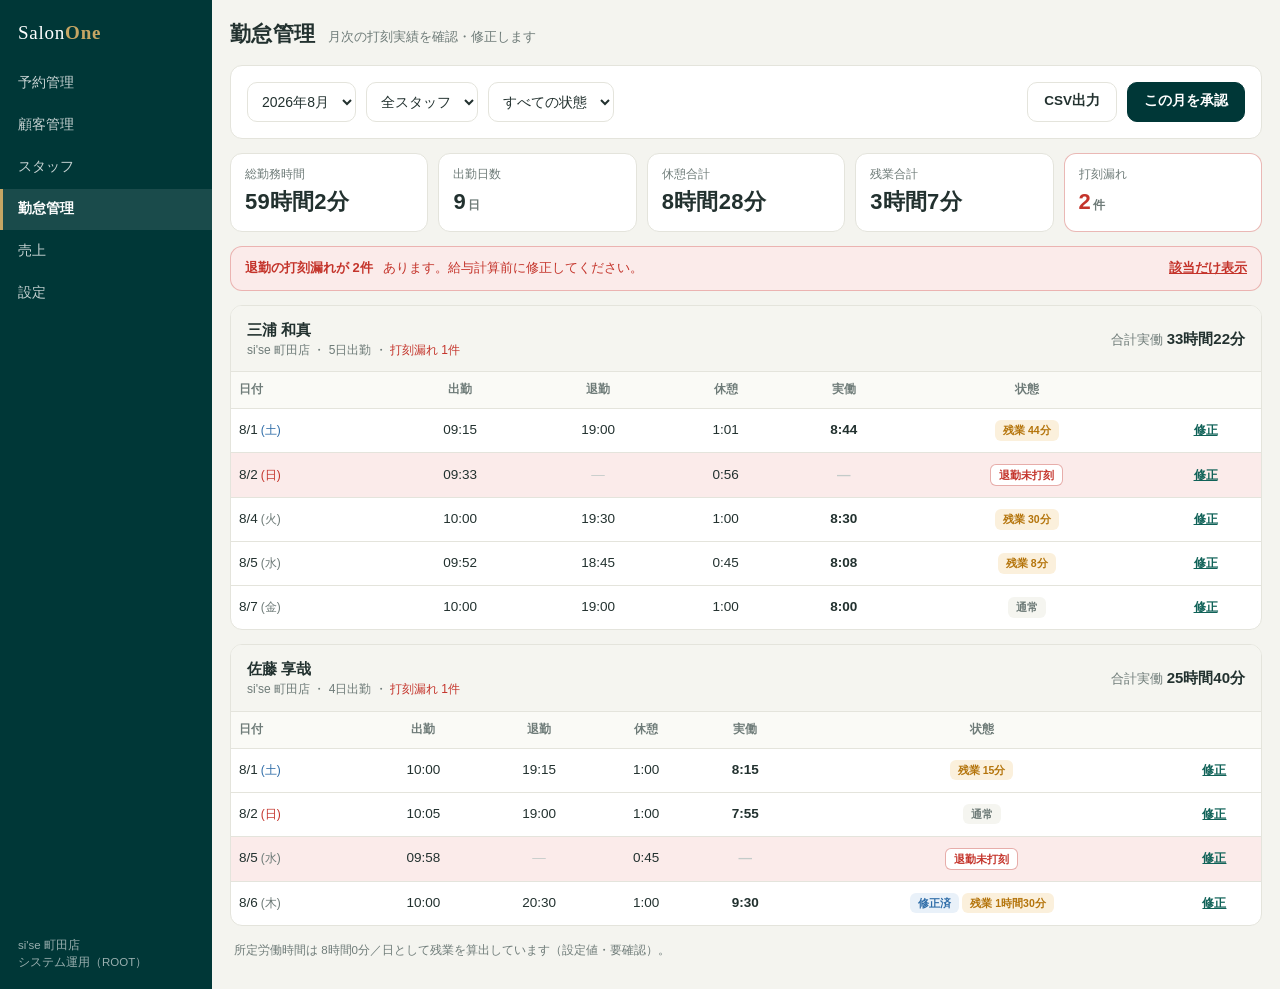
==== screens/kintai_admin.html @ 1007639a "Restructure mocks into 5 deliverable screens with shared assets Reorganizes the two single-file mock" ====
<!DOCTYPE html>
<html lang="ja">
<head>
<meta charset="UTF-8">
<meta name="viewport" content="width=device-width, initial-scale=1">
<title>SalonOne｜勤怠管理（管理者）</title>
<!--
================================================================================
[勤怠管理] 管理者が月次の打刻実績を確認・修正・承認する  → 移植先: /time-tracking
================================================================================
■ 現行実装のバグと、この画面での対処（handoffメモ §3-1）
  ① 時間表記が小数のまま（合計 8h43.7166666666667m）
     → 表示は必ず assets/attendance.js の fmtHM()/fmtJa() を通す。
        ダミーデータの brk は float のまま置いてあり、丸められているかの回帰確認になる。
        本命の対処はAPI側で整数分に丸めること。
  ② 退勤未打刻の行が「—」で終わり気づけない
     → 行を赤地＋「退勤未打刻」バッジ、画面上部にアラート集約、そこから絞り込み。
  ③ スタッフ絞り込みがない
     → 月／スタッフ／状態の3フィルタ＋スタッフ単位の小計。
  ④ 打刻を修正できない
     → 行から修正モーダル。理由必須で、履歴に残す前提。
  ⑤ スマホで横スクロールになる
     → 768px未満はテーブルを捨ててカードへ切替（CSSのみ）。

■ 集計ルール
  実働 = 退勤 − 出勤 − 休憩合計
  残業 = max(0, 実働 − 所定労働時間(既定480分))
  打刻漏れの日は実働 null。0分として合計に混ぜない（件数だけ数える）。
  深夜割増・法定休日割増は未計算（メモ §5-8）。

■ API
  GET   /api/attendance?month=YYYY-MM&staff_id=   月次一覧（整数分で返す）
  PATCH /api/attendance/:staffId/:date            打刻修正（reason必須）
  POST  /api/attendance/approve                   月次承認
  GET   /api/attendance/export?month=YYYY-MM      CSV
================================================================================
-->
<link rel="stylesheet" href="../assets/tokens.css">
<link rel="stylesheet" href="../assets/base.css">
<style>
.shell{display:flex; min-height:100vh; align-items:stretch;}

/* ---------- サイドバー（PCのみ） ---------- */
.sidebar{
  width:212px; flex:0 0 auto; background:var(--teal); color:#fff;
  padding:16px 0; display:flex; flex-direction:column;
}
.sidebar .logo{
  font-family:"Playfair Display",Georgia,serif; font-size:19px;
  letter-spacing:.04em; padding:2px 18px 16px;
}
.sidebar .logo b{color:var(--gold);}
.sidebar nav{display:flex; flex-direction:column; gap:1px;}
.sidebar a{
  color:rgba(255,255,255,.78); text-decoration:none; font-size:13.5px;
  padding:10px 18px; display:flex; align-items:center; gap:9px;
}
.sidebar a:hover{background:rgba(255,255,255,.06); color:#fff;}
.sidebar a.on{background:rgba(255,255,255,.10); color:#fff; font-weight:700; box-shadow:3px 0 0 var(--gold) inset;}
.sidebar .foot{margin-top:auto; padding:14px 18px 2px; font-size:11.5px; color:rgba(255,255,255,.6); line-height:1.5;}

/* ---------- 本体 ---------- */
.main{flex:1; min-width:0; display:flex; flex-direction:column;}
.mobbar{display:none; background:var(--teal); color:#fff; padding:12px 16px; align-items:center; gap:10px;}
.mobbar .logo{font-family:"Playfair Display",Georgia,serif; font-size:17px;}
.mobbar .logo b{color:var(--gold);}
.mobbar .who{margin-left:auto; font-size:11.5px; opacity:.85; text-align:right; line-height:1.4;}

.content{padding:18px; max-width:1180px; width:100%;}
.pagehead{display:flex; align-items:flex-end; gap:12px; margin-bottom:14px; flex-wrap:wrap;}
.pagehead h1{margin:0; font-size:21px; letter-spacing:.02em;}
.pagehead .sub{font-size:12.5px; color:var(--mut); padding-bottom:3px;}

.filters{display:flex; flex-wrap:wrap; gap:10px; align-items:center;}
.filters select{height:40px; border:1px solid var(--line); border-radius:10px; background:#fff; padding:0 10px;}
.filters .spacer{margin-left:auto;}

/* ---------- KPI ---------- */
.kpis{display:grid; grid-template-columns:repeat(5,1fr); gap:10px; margin-bottom:14px;}
.kpi{background:var(--paper); border:1px solid var(--line); border-radius:var(--r); padding:12px 14px;}
.kpi .l{font-size:11.5px; color:var(--mut);}
.kpi .v{font-size:22px; font-weight:700; letter-spacing:.01em; margin-top:2px;}
.kpi .v small{font-size:12px; font-weight:600; color:var(--mut); margin-left:2px;}
.kpi.alert{border-color:rgba(196,52,43,.35);}
.kpi.alert .v{color:var(--danger);}

/* ---------- スタッフ別ブロック ---------- */
.staffblock{background:var(--paper); border:1px solid var(--line); border-radius:var(--r); margin-bottom:14px; overflow:hidden;}
.sbhead{
  display:flex; align-items:center; gap:12px; padding:12px 16px;
  background:var(--muted-bg); border-bottom:1px solid var(--line); flex-wrap:wrap;
}
.sbhead .nm{font-weight:700; font-size:15px;}
.sbhead .st{font-size:12px; color:var(--mut);}
.sbhead .tot{margin-left:auto; font-size:12.5px; color:var(--mut); white-space:nowrap;}
.sbhead .tot b{font-size:15px; color:var(--ink);}
.sbhead .ap{font-size:11px; font-weight:700; border-radius:999px; padding:3px 10px; background:var(--ok-soft); color:var(--ok);}

table{width:100%; border-collapse:collapse;}
thead th{
  font-size:11.5px; color:var(--mut); font-weight:600; text-align:center;
  padding:9px 8px; border-bottom:1px solid var(--line); background:#FAFAF6;
}
thead th.l{text-align:left;}
tbody td{padding:11px 8px; border-bottom:1px solid var(--line); text-align:center; font-size:13.5px;}
tbody td.l{text-align:left;}
tbody tr:last-child td{border-bottom:none;}
tbody tr.miss{background:var(--danger-soft);}
.dow{color:var(--mut); font-size:12px; margin-left:3px;}
.dow.sat{color:#2F6DA8;} .dow.sun{color:#C4342B;}
.fixbtn{font-size:12px; color:var(--teal-3); text-decoration:underline; font-weight:600;}

/* ---------- スマホ：カード表示 ---------- */
.mobcards{display:none;}
@media (max-width:1024px){
  .sidebar{display:none;}
  .mobbar{display:flex;}
}
@media (max-width:768px){
  .content{padding:12px;}
  .pagehead h1{font-size:19px;}
  .kpis{grid-template-columns:repeat(2,1fr);}
  .kpi:first-child{grid-column:span 2;}
  .filters select{flex:1; min-width:calc(50% - 5px);}
  .filters .spacer{margin-left:0; width:100%; height:0;}
  .filters .btn{flex:1;}
  table.daytable{display:none;}
  .mobcards{display:block; padding:8px 12px 12px;}
  .mrow{border:1px solid var(--line); border-radius:11px; padding:10px 12px; margin-top:8px;}
  .mrow.miss{border-color:rgba(196,52,43,.45); background:var(--danger-soft);}
  .mrow .r1{display:flex; align-items:center; gap:8px;}
  .mrow .dt{font-weight:700;}
  .mrow .r1 .right{margin-left:auto; font-weight:700;}
  .mrow .r2{display:flex; gap:14px; margin-top:6px; font-size:12.5px; color:var(--mut); flex-wrap:wrap;}
  .mrow .r3{display:flex; align-items:center; gap:6px; margin-top:8px; flex-wrap:wrap;}
  .sbhead .tot{margin-left:0; width:100%;}
}
</style>
</head>
<body>

<div class="shell">
  <aside class="sidebar">
    <div class="logo">Salon<b>One</b></div>
    <nav>
      <a href="#">予約管理</a>
      <a href="#">顧客管理</a>
      <a href="#">スタッフ</a>
      <a href="#" class="on">勤怠管理</a>
      <a href="#">売上</a>
      <a href="#">設定</a>
    </nav>
    <div class="foot" id="sideFoot"></div>
  </aside>

  <div class="main">
    <div class="mobbar">
      <div class="logo">Salon<b>One</b></div>
      <div class="who" id="mobWho"></div>
    </div>

    <div class="content">
      <div class="pagehead">
        <h1>勤怠管理</h1>
        <span class="sub">月次の打刻実績を確認・修正します</span>
      </div>

      <div class="card">
        <div class="filters">
          <select id="fMonth" aria-label="月">
            <option value="2026-08" selected>2026年8月</option>
            <option value="2026-07">2026年7月</option>
          </select>
          <select id="fStaff" aria-label="スタッフ"></select>
          <select id="fStatus" aria-label="状態">
            <option value="all">すべての状態</option>
            <option value="miss">打刻漏れのみ</option>
            <option value="edited">修正済みのみ</option>
          </select>
          <span class="spacer"></span>
          <button class="btn ghost" id="btnCsv">CSV出力</button>
          <button class="btn solid" id="btnApprove">この月を承認</button>
        </div>
      </div>

      <div class="kpis" id="kpis"></div>
      <div id="alerts"></div>
      <div id="list"></div>
      <p class="note">所定労働時間は 8時間0分／日として残業を算出しています（設定値・要確認）。</p>
    </div>
  </div>
</div>

<!-- 打刻修正モーダル -->
<div class="mask" id="mask">
  <div class="modal" role="dialog" aria-modal="true" aria-labelledby="mTitle">
    <h3 id="mTitle">打刻を修正</h3>
    <div class="mdate" id="mDate">—</div>
    <div class="mgrid">
      <div class="mfield"><label for="mIn">出勤</label><input type="time" id="mIn" step="60"></div>
      <div class="mfield"><label for="mOut">退勤</label><input type="time" id="mOut" step="60"></div>
    </div>
    <div class="mfield"><label for="mBreak">休憩（分）</label><input type="number" id="mBreak" min="0" max="480" step="5"></div>
    <div class="calcline"><span>実働時間</span><b id="mCalc">—</b></div>
    <div class="mfield">
      <label for="mReason">修正理由（必須・履歴に残ります）</label>
      <textarea id="mReason" placeholder="例：退勤打刻を忘れたため、シフト終了時刻で登録"></textarea>
    </div>
    <div class="err" id="mErr"></div>
    <div class="mactions">
      <button class="btn ghost" id="mCancel">キャンセル</button>
      <button class="btn solid" id="mSave">保存する</button>
    </div>
  </div>
</div>

<div class="toast" id="toast" role="status"></div>

<script src="../assets/attendance.js"></script>
<script src="../assets/mockdata.js"></script>
<script>
'use strict';
const A = window.Attendance, M = window.MockData;
const $ = id => document.getElementById(id);

let days = M.attendanceDays();
let approved = false;

$('sideFoot').innerHTML = M.SHOP.name + '<br>システム運用（ROOT）';
$('mobWho').innerHTML   = M.SHOP.name + '<br>システム運用（ROOT）';

/* スタッフ絞り込み（現行の課題③） */
const fs = $('fStaff');
fs.innerHTML = '<option value="all">全スタッフ</option>';
M.STAFF_ORDER.forEach(id => {
  const o = document.createElement('option');
  o.value = id; o.textContent = M.STAFF[id].name;
  fs.appendChild(o);
});

/* ---------------- 絞り込み ---------------- */
function filtered(){
  const staff = $('fStaff').value, status = $('fStatus').value, month = $('fMonth').value;
  return days.filter(d => {
    if(!d.date.startsWith(month)) return false;
    if(staff !== 'all' && d.staff !== staff) return false;
    if(status === 'miss'   && d.out != null) return false;
    if(status === 'edited' && !d.edited)     return false;
    return true;
  });
}

/* ---------------- 描画 ---------------- */
function render(){
  const rows = filtered();
  const s = A.summarize(rows);

  $('kpis').innerHTML =
    kpi('総勤務時間', A.fmtJa(s.work)) +
    kpi('出勤日数',  s.days + '<small>日</small>') +
    kpi('休憩合計',  A.fmtJa(s.brk)) +
    kpi('残業合計',  A.fmtJa(s.overtime)) +
    kpi('打刻漏れ',  s.missing + '<small>件</small>', s.missing > 0);

  /* 打刻漏れアラート（現行の課題②） */
  $('alerts').innerHTML = s.missing > 0
    ? '<div class="alertbar"><b>退勤の打刻漏れが ' + s.missing + '件</b> あります。給与計算前に修正してください。' +
      '<button class="go" id="goMiss">該当だけ表示</button></div>'
    : '';
  const gm = $('goMiss');
  if(gm) gm.addEventListener('click', () => { $('fStatus').value = 'miss'; render(); });

  const list = $('list');
  list.innerHTML = '';

  const byStaff = {};
  rows.forEach(d => { (byStaff[d.staff] = byStaff[d.staff] || []).push(d); });
  const keys = M.STAFF_ORDER.filter(id => byStaff[id]);

  if(!keys.length){
    list.innerHTML = '<div class="card"><div class="note" style="padding:12px 2px">条件に一致する勤怠データがありません。</div></div>';
    return;
  }

  keys.forEach(sid => {
    const items = byStaff[sid].slice().sort((a, b) => a.date.localeCompare(b.date));
    const sub = A.summarize(items);   // スタッフ単位の小計

    const block = document.createElement('div');
    block.className = 'staffblock';
    block.innerHTML =
      '<div class="sbhead">' +
        '<div><div class="nm">' + M.STAFF[sid].name + '</div>' +
        '<div class="st">' + M.STAFF[sid].shop + ' ・ ' + items.length + '日出勤' +
        (sub.missing ? ' ・ <span style="color:var(--danger)">打刻漏れ ' + sub.missing + '件</span>' : '') +
        '</div></div>' +
        '<div class="tot">合計実働 <b>' + A.fmtJa(sub.work) + '</b></div>' +
        (approved ? '<span class="ap">承認済み</span>' : '') +
      '</div>' +
      '<table class="daytable"><thead><tr>' +
        '<th class="l">日付</th><th>出勤</th><th>退勤</th><th>休憩</th><th>実働</th><th>状態</th><th></th>' +
      '</tr></thead><tbody></tbody></table>' +
      '<div class="mobcards"></div>';

    const tb = block.querySelector('tbody');
    const mc = block.querySelector('.mobcards');

    items.forEach(d => {
      const w    = A.calcWork(d.in, d.out, d.brk);
      const miss = (w == null);
      const ot   = A.calcOvertime(w);
      const dt   = new Date(d.date + 'T00:00:00');
      const di   = dt.getDay();
      const dlabel = (dt.getMonth() + 1) + '/' + dt.getDate() +
        '<span class="dow ' + (di === 0 ? 'sun' : di === 6 ? 'sat' : '') + '">(' + A.DOW[di] + ')</span>';

      let tags = '';
      if(miss)     tags += '<span class="tag miss">退勤未打刻</span> ';
      if(d.edited) tags += '<span class="tag edited">修正済</span> ';
      if(ot > 0)   tags += '<span class="tag ot">残業 ' + A.fmtJa(ot) + '</span>';
      if(!tags)    tags  = '<span class="tag off">通常</span>';

      const tr = document.createElement('tr');
      if(miss) tr.className = 'miss';
      tr.innerHTML =
        '<td class="l">' + dlabel + '</td>' +
        '<td class="mono">' + (d.in  != null ? A.toStr(d.in)  : '<span class="dash">—</span>') + '</td>' +
        '<td class="mono">' + (d.out != null ? A.toStr(d.out) : '<span class="dash">—</span>') + '</td>' +
        '<td class="mono">' + A.fmtHM(d.brk) + '</td>' +
        '<td class="mono"><b>' + (w != null ? A.fmtHM(w) : '<span class="dash">—</span>') + '</b></td>' +
        '<td>' + tags + '</td>' +
        '<td><button class="fixbtn">修正</button></td>';
      tr.querySelector('.fixbtn').addEventListener('click', () => openFix(d));
      tb.appendChild(tr);

      const card = document.createElement('div');
      card.className = 'mrow' + (miss ? ' miss' : '');
      card.innerHTML =
        '<div class="r1"><span class="dt">' + dlabel + '</span>' +
          '<span class="right mono">' + (w != null ? A.fmtJa(w) : '—') + '</span></div>' +
        '<div class="r2">' +
          '<span>出勤 <b class="mono">' + (d.in  != null ? A.toStr(d.in)  : '—') + '</b></span>' +
          '<span>退勤 <b class="mono">' + (d.out != null ? A.toStr(d.out) : '—') + '</b></span>' +
          '<span>休憩 <b class="mono">' + A.fmtHM(d.brk) + '</b></span>' +
        '</div>' +
        '<div class="r3">' + tags + '<span style="margin-left:auto"><button class="fixbtn">修正</button></span></div>';
      card.querySelector('.fixbtn').addEventListener('click', () => openFix(d));
      mc.appendChild(card);
    });

    list.appendChild(block);
  });
}

function kpi(label, val, alert){
  return '<div class="kpi' + (alert ? ' alert' : '') + '">' +
         '<div class="l">' + label + '</div><div class="v tnum">' + val + '</div></div>';
}

['fMonth','fStaff','fStatus'].forEach(id => $(id).addEventListener('change', render));

/* ---------------- 修正モーダル（現行の課題④） ---------------- */
let target = null;

function openFix(d){
  target = d;
  $('mDate').textContent =
    M.STAFF[d.staff].name + ' ／ ' + d.date.replace(/-/g, '/') +
    (d.edited ? '（修正履歴あり：' + d.reason + '）' : '');
  $('mIn').value    = A.toStr(d.in);
  $('mOut').value   = A.toStr(d.out);
  $('mBreak').value = Math.round(d.brk || 0);   // 入力欄にも小数を出さない
  $('mReason').value = '';
  $('mErr').classList.remove('show');
  recalc();
  $('mask').classList.add('show');
}
function closeFix(){ $('mask').classList.remove('show'); target = null; }

function recalc(){
  const w = A.calcWork(A.toMin($('mIn').value), A.toMin($('mOut').value), Number($('mBreak').value || 0));
  $('mCalc').textContent = (w != null ? A.fmtJa(w) : '退勤時刻を入力してください');
}
['mIn','mOut','mBreak'].forEach(id => $(id).addEventListener('input', recalc));

$('mCancel').addEventListener('click', closeFix);
$('mask').addEventListener('click', e => { if(e.target === $('mask')) closeFix(); });
document.addEventListener('keydown', e => { if(e.key === 'Escape' && target) closeFix(); });

$('mSave').addEventListener('click', () => {
  if(!target) return;
  const i = A.toMin($('mIn').value), o = A.toMin($('mOut').value);
  const b = Number($('mBreak').value || 0);
  const r = $('mReason').value.trim();
  const err = $('mErr');
  const ng = m => { err.textContent = m; err.classList.add('show'); };

  if(i == null)                 return ng('出勤時刻を入力してください。');
  if(o != null && o <= i)       return ng('退勤時刻は出勤時刻より後にしてください。');
  if(o != null && (o - i) < b)  return ng('休憩時間が勤務時間を超えています。');
  if(!r)                        return ng('修正理由を入力してください。');

  target.in = i; target.out = o; target.brk = b;
  target.edited = true; target.reason = r;
  closeFix();
  render();
  toast('打刻を修正しました（履歴に記録されます）');
});

/* ---------------- 承認・CSV ---------------- */
$('btnApprove').addEventListener('click', () => {
  const miss = A.summarize(filtered()).missing;
  if(miss > 0){ toast('打刻漏れが ' + miss + '件あります。先に修正してください。'); return; }
  approved = true;
  render();
  toast('この月の勤怠を承認しました');
});

$('btnCsv').addEventListener('click', () => {
  const rows = [['スタッフ','日付','出勤','退勤','休憩(分)','実働(分)','実働','状態','修正理由']];
  filtered().slice()
    .sort((a, b) => (a.staff + a.date).localeCompare(b.staff + b.date))
    .forEach(d => {
      const w = A.calcWork(d.in, d.out, d.brk);
      rows.push([
        M.STAFF[d.staff].name, d.date,
        d.in  != null ? A.toStr(d.in)  : '',
        d.out != null ? A.toStr(d.out) : '',
        Math.round(d.brk || 0),                 // CSVにも小数を出さない
        w != null ? Math.round(w) : '',
        w != null ? A.fmtHM(w) : '',
        w == null ? '退勤未打刻' : (d.edited ? '修正済' : '通常'),
        d.reason || '',
      ]);
    });
  const url = URL.createObjectURL(new Blob([A.toCsv(rows)], { type:'text/csv' }));
  const a = document.createElement('a');
  a.href = url;
  a.download = '勤怠_' + $('fMonth').value + '.csv';
  a.click();
  URL.revokeObjectURL(url);
  toast('CSVを出力しました');
});

/* ---------------- トースト ---------------- */
let toastT;
function toast(msg){
  const t = $('toast');
  t.textContent = msg;
  t.classList.add('show');
  clearTimeout(toastT);
  toastT = setTimeout(() => t.classList.remove('show'), 2600);
}

render();
</script>
</body>
</html>
---- assets/tokens.css ----
/* ============================================================================
   SalonOne デザイントークン
   ----------------------------------------------------------------------------
   ここは「値の定義だけ」を置く。レイアウトやコンポーネントの見た目は base.css へ。
   Next.js 移植時は、この1ファイルが tailwind.config.js の theme.extend に
   1対1で対応する。既存トークン名がある場合はそちらに合わせて読み替えること。

     --teal      #003737  brand-sub    サイドバー・主要ボタン
     --teal-3    #106258  focus/link   フォーカスリング・リンク
     --gold      #C6A664  brand        アクセント・トグル・枠線
     --cream     #F4F4EF  base-bg      画面の地色
     --paper     #FFFFFF  surface      カード背景
     --line      #E4E4DC  border       ボーダー
     --mut       #6E7B78  text-muted   補助テキスト
     --pink      #F43F5E  minimo       minimo連携枠
     --ok/warn/danger      状態色（成功・注意・エラー）
   ========================================================================== */
:root{
  /* ブランド */
  --teal:#003737;  --teal-2:#0B4A45;  --teal-3:#106258;
  --gold:#C6A664;  --gold-soft:#F3E9D5;

  /* 面・線・文字 */
  --cream:#F4F4EF; --paper:#FFFFFF;   --muted-bg:#F5F5F0;
  --ink:#22312F;   --mut:#6E7B78;     --line:#E4E4DC;

  /* 状態色（-soft は背景用の淡色） */
  --ok:#2E8B5F;     --ok-soft:#E7F4EC;
  --warn:#B4740B;   --warn-soft:#FBF0DC;
  --danger:#C4342B; --danger-soft:#FBEBEA;
  --info:#2F6DA8;   --info-soft:#E9F1F9;

  /* minimo連携枠 */
  --pink:#F43F5E;   --pink-soft:rgba(244,63,94,.13);

  /* かたち */
  --r-sm:8px; --r:12px; --r-lg:16px;

  /* 文字 */
  --font:"Hiragino Kaku Gothic ProN","Hiragino Sans","Noto Sans JP",
         "Yu Gothic UI","Yu Gothic",Meiryo,sans-serif;
}
---- assets/base.css ----
/* ============================================================================
   SalonOne モック共通スタイル（リセット＋共通パーツ）
   ----------------------------------------------------------------------------
   各画面で重複していた .btn / .card / .tag / .pill / モーダル / トースト を集約。
   移植時はこの単位がそのまま共通コンポーネントの候補になる。
   ========================================================================== */
*{box-sizing:border-box;}
html,body{margin:0; padding:0;}
body{
  background:var(--cream); color:var(--ink); font-family:var(--font);
  font-size:14px; line-height:1.55; -webkit-font-smoothing:antialiased;
}
button{font:inherit; color:inherit; background:none; border:none; padding:0; cursor:pointer;}
input,select,textarea{font:inherit; color:inherit;}
button:focus-visible, select:focus-visible, input:focus-visible, textarea:focus-visible,
a:focus-visible{outline:2px solid var(--teal-3); outline-offset:2px;}
.tnum,.mono{font-variant-numeric:tabular-nums;}
.dash{color:#C3CBC9;}
.sr-only{position:absolute; width:1px; height:1px; overflow:hidden; clip:rect(0 0 0 0); white-space:nowrap;}

/* ---------- カード ---------- */
.card{
  background:var(--paper); border:1px solid var(--line); border-radius:var(--r);
  padding:16px; margin-bottom:14px;
}
.card > h2{
  margin:0 0 12px; font-size:15px; font-weight:700; letter-spacing:.02em;
  display:flex; align-items:center; gap:8px; flex-wrap:wrap;
}
.card > h2 .sub{font-size:12px; font-weight:400; color:var(--mut);}

/* ---------- ボタン ---------- */
.btn{
  height:40px; padding:0 16px; border-radius:10px; font-size:13.5px; font-weight:600;
  display:inline-flex; align-items:center; justify-content:center; gap:7px;
  border:1px solid var(--line); background:#fff; white-space:nowrap;
}
.btn.solid{background:var(--teal); color:#fff; border-color:var(--teal);}
.btn.solid:disabled{background:#B9C4C1; border-color:#B9C4C1; cursor:not-allowed;}
.btn.ghost{background:#fff;}
.btn.danger{color:var(--danger); border-color:rgba(196,52,43,.45);}

/* ---------- バッジ・タグ ---------- */
.tag{font-size:10.5px; font-weight:700; border-radius:6px; padding:2px 8px; white-space:nowrap; display:inline-block;}
.tag.miss{background:#fff; color:var(--danger); border:1px solid rgba(196,52,43,.4);}
.tag.edited{background:var(--info-soft); color:var(--info);}
.tag.ot{background:var(--warn-soft); color:var(--warn);}
.tag.off{background:var(--muted-bg); color:var(--mut);}

.pill{
  display:inline-flex; align-items:center; gap:6px; border-radius:999px;
  padding:4px 14px; font-size:12px; font-weight:700;
}
.pill::before{content:''; width:7px; height:7px; border-radius:50%; background:currentColor;}
.pill.none{background:var(--muted-bg); color:var(--mut);}
.pill.working{background:var(--ok-soft); color:var(--ok);}
.pill.break{background:var(--warn-soft); color:var(--warn);}
.pill.done{background:var(--info-soft); color:var(--info);}

/* ---------- アラート帯 ---------- */
.alertbar{
  display:flex; align-items:center; gap:10px; background:var(--danger-soft);
  border:1px solid rgba(196,52,43,.3); color:var(--danger);
  border-radius:var(--r); padding:11px 14px; margin-bottom:14px; font-size:13px;
  flex-wrap:wrap;
}
.alertbar .go{margin-left:auto; text-decoration:underline; color:var(--danger); font-weight:600; white-space:nowrap;}

/* ---------- モーダル ---------- */
.mask{
  position:fixed; inset:0; background:rgba(20,30,28,.45); z-index:70;
  display:none; align-items:flex-end; justify-content:center;
}
.mask.show{display:flex;}
@media (min-width:600px){ .mask.show{align-items:center;} }
.modal{
  background:#fff; width:100%; max-width:460px; border-radius:var(--r-lg) var(--r-lg) 0 0;
  padding:18px 18px calc(18px + env(safe-area-inset-bottom));
  max-height:92vh; overflow-y:auto;
}
@media (min-width:600px){ .modal{border-radius:var(--r-lg);} }
.modal h3{margin:0 0 4px; font-size:16px;}
.modal .mdate{font-size:12.5px; color:var(--mut); margin-bottom:14px;}
.mgrid{display:grid; grid-template-columns:1fr 1fr; gap:10px;}
.mfield{margin-bottom:12px;}
.mfield label{display:block; font-size:11.5px; color:var(--mut); margin-bottom:4px;}
.mfield input, .mfield textarea, .mfield select{
  width:100%; border:1px solid var(--line); border-radius:10px; background:#fff;
  padding:9px 10px; height:42px;
}
.mfield textarea{height:70px; resize:vertical; font-family:inherit;}
.calcline{
  background:var(--muted-bg); border-radius:10px; padding:10px 12px; font-size:13px;
  display:flex; justify-content:space-between; align-items:center; margin-bottom:12px;
}
.calcline b{font-size:15px;}
.err{color:var(--danger); font-size:12px; margin:-6px 0 10px; display:none;}
.err.show{display:block;}
.mactions{display:flex; gap:8px;}
.mactions .btn{flex:1; height:46px;}

/* ---------- トースト ---------- */
.toast{
  position:fixed; left:50%; bottom:26px; transform:translate(-50%,16px);
  background:var(--teal); color:#fff; font-size:13px; padding:10px 18px;
  border-radius:10px; box-shadow:0 6px 18px rgba(0,0,0,.25);
  opacity:0; pointer-events:none; transition:.2s; z-index:90; max-width:88%; text-align:center;
}
.toast.show{opacity:1; transform:translate(-50%,0);}

.note{font-size:11.5px; color:var(--mut); padding:2px 4px 0;}
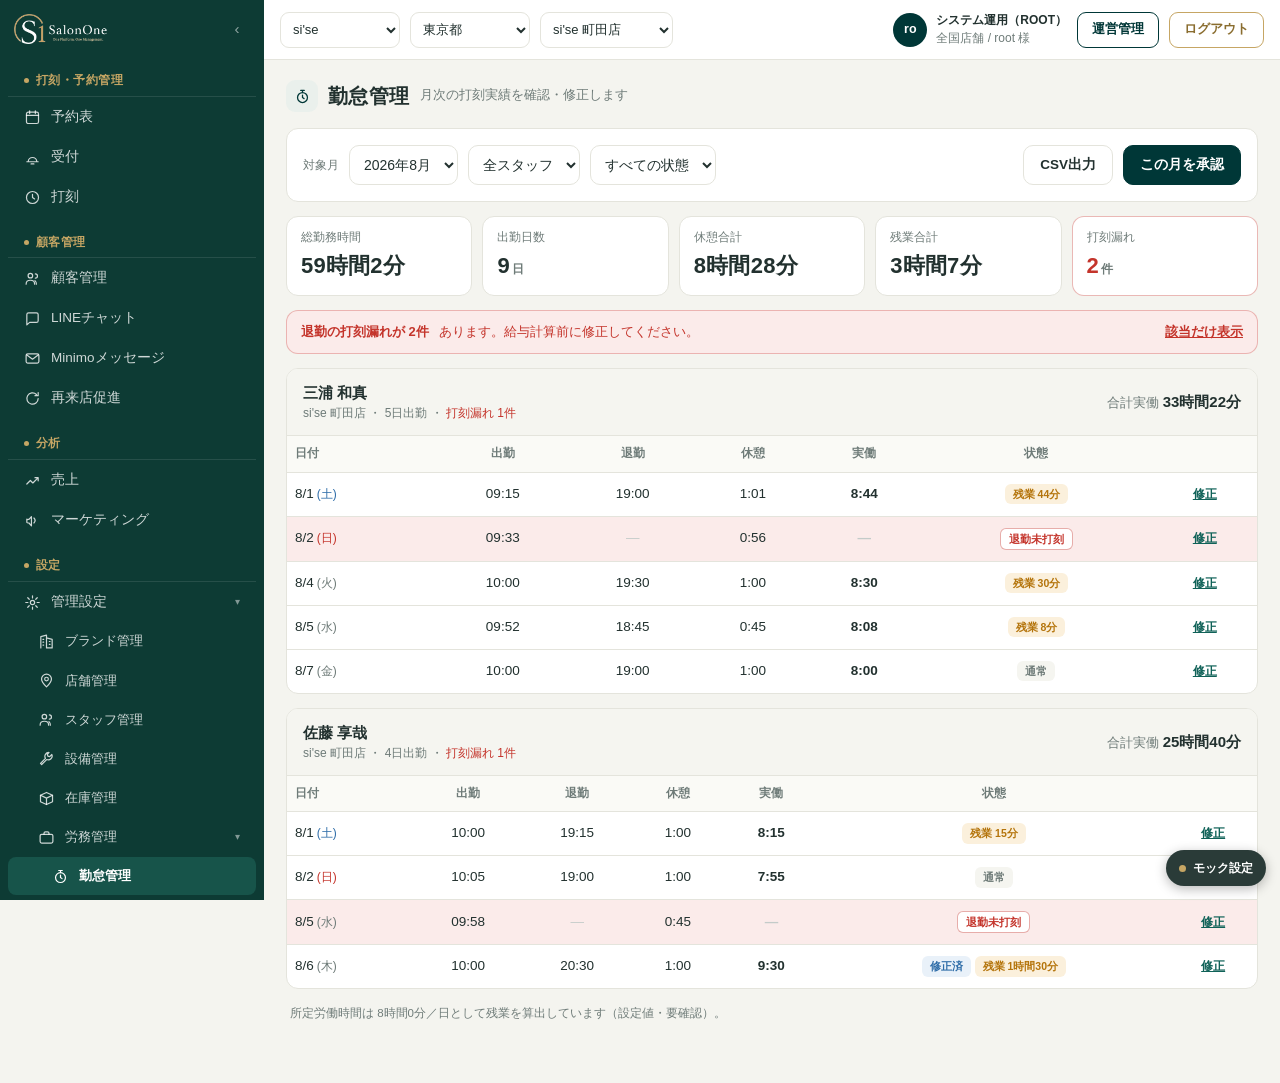
==== commit 4fbfed30: "Rebuild screens inside the real SalonOne admin shell Reworks the mocks against screenshots of the li" ====
--- a/screens/kintai_admin.html
+++ b/screens/kintai_admin.html
@@ -3,30 +3,42 @@
 <head>
 <meta charset="UTF-8">
 <meta name="viewport" content="width=device-width, initial-scale=1">
-<title>SalonOne｜勤怠管理（管理者）</title>
+<title>SalonOne｜勤怠管理</title>
 <!--
 ================================================================================
-[勤怠管理] 管理者が月次の打刻実績を確認・修正・承認する  → 移植先: /time-tracking
+[勤怠管理] 月次の打刻実績を確認・修正・承認する  → 移植先: /time-tracking
+  サイドバー上の位置: 設定 > 管理設定 > 労務管理 > 勤怠管理
 ================================================================================
-■ 現行実装のバグと、この画面での対処（handoffメモ §3-1）
-  ① 時間表記が小数のまま（合計 8h43.7166666666667m）
+■ 現行実装のバグと、この画面での対処
+  ① 時間表記が小数のまま
+     現行: 合計 8h43.7166666666667m ／ 休憩 1h1.1666666666666643m
      → 表示は必ず assets/attendance.js の fmtHM()/fmtJa() を通す。
-        ダミーデータの brk は float のまま置いてあり、丸められているかの回帰確認になる。
         本命の対処はAPI側で整数分に丸めること。
+        mockdata.js の brk は現行APIが返す float のまま置いてあり、
+        画面で 1:01 と出ていれば丸めが効いている確認になる（整数に直さないこと）。
   ② 退勤未打刻の行が「—」で終わり気づけない
-     → 行を赤地＋「退勤未打刻」バッジ、画面上部にアラート集約、そこから絞り込み。
-  ③ スタッフ絞り込みがない
+     → 行を赤地＋「退勤未打刻」バッジ、上部にアラート集約、そこから絞り込み。
+  ③ 絞り込みが対象月だけ
      → 月／スタッフ／状態の3フィルタ＋スタッフ単位の小計。
   ④ 打刻を修正できない
-     → 行から修正モーダル。理由必須で、履歴に残す前提。
+     → 行から修正モーダル。理由必須で履歴に残す。
+        退勤が未打刻の日はシフト終了時刻を初期値に入れる（入力の手間を減らす）。
   ⑤ スマホで横スクロールになる
-     → 768px未満はテーブルを捨ててカードへ切替（CSSのみ）。
+     → 768px未満はテーブルを捨ててカードへ。
+
+■ 用語
+  現行の列名は「勤務時間」。このモックでは拘束時間と紛れないよう「実働」にしている。
+  どちらに揃えるかは要確認。
 
 ■ 集計ルール
-  実働 = 退勤 − 出勤 − 休憩合計
-  残業 = max(0, 実働 − 所定労働時間(既定480分))
-  打刻漏れの日は実働 null。0分として合計に混ぜない（件数だけ数える）。
+  実働 = 退勤 − 出勤 − 休憩合計 ／ 残業 = max(0, 実働 − 所定労働時間(既定480分))
+  打刻漏れの日は実働 null。0分として合計に混ぜず、件数だけ数える。
   深夜割増・法定休日割増は未計算（メモ §5-8）。
+
+■ 権限
+  権限マトリックス上、シフト・勤怠・給与は全ロールが可視範囲内で全操作可。
+  ただし店舗スタッフが自分の勤怠を修正できる状態は給与計算の統制上リスクがあるため、
+  ロール別に修正可否を分けるかは要確認（メモ §5-9）。
 
 ■ API
   GET   /api/attendance?month=YYYY-MM&staff_id=   月次一覧（整数分で返す）
@@ -37,45 +49,13 @@
 -->
 <link rel="stylesheet" href="../assets/tokens.css">
 <link rel="stylesheet" href="../assets/base.css">
+<link rel="stylesheet" href="../assets/shell.css">
 <style>
-.shell{display:flex; min-height:100vh; align-items:stretch;}
-
-/* ---------- サイドバー（PCのみ） ---------- */
-.sidebar{
-  width:212px; flex:0 0 auto; background:var(--teal); color:#fff;
-  padding:16px 0; display:flex; flex-direction:column;
-}
-.sidebar .logo{
-  font-family:"Playfair Display",Georgia,serif; font-size:19px;
-  letter-spacing:.04em; padding:2px 18px 16px;
-}
-.sidebar .logo b{color:var(--gold);}
-.sidebar nav{display:flex; flex-direction:column; gap:1px;}
-.sidebar a{
-  color:rgba(255,255,255,.78); text-decoration:none; font-size:13.5px;
-  padding:10px 18px; display:flex; align-items:center; gap:9px;
-}
-.sidebar a:hover{background:rgba(255,255,255,.06); color:#fff;}
-.sidebar a.on{background:rgba(255,255,255,.10); color:#fff; font-weight:700; box-shadow:3px 0 0 var(--gold) inset;}
-.sidebar .foot{margin-top:auto; padding:14px 18px 2px; font-size:11.5px; color:rgba(255,255,255,.6); line-height:1.5;}
-
-/* ---------- 本体 ---------- */
-.main{flex:1; min-width:0; display:flex; flex-direction:column;}
-.mobbar{display:none; background:var(--teal); color:#fff; padding:12px 16px; align-items:center; gap:10px;}
-.mobbar .logo{font-family:"Playfair Display",Georgia,serif; font-size:17px;}
-.mobbar .logo b{color:var(--gold);}
-.mobbar .who{margin-left:auto; font-size:11.5px; opacity:.85; text-align:right; line-height:1.4;}
-
-.content{padding:18px; max-width:1180px; width:100%;}
-.pagehead{display:flex; align-items:flex-end; gap:12px; margin-bottom:14px; flex-wrap:wrap;}
-.pagehead h1{margin:0; font-size:21px; letter-spacing:.02em;}
-.pagehead .sub{font-size:12.5px; color:var(--mut); padding-bottom:3px;}
-
 .filters{display:flex; flex-wrap:wrap; gap:10px; align-items:center;}
+.filters .fl{font-size:12px; color:var(--mut);}
 .filters select{height:40px; border:1px solid var(--line); border-radius:10px; background:#fff; padding:0 10px;}
 .filters .spacer{margin-left:auto;}
 
-/* ---------- KPI ---------- */
 .kpis{display:grid; grid-template-columns:repeat(5,1fr); gap:10px; margin-bottom:14px;}
 .kpi{background:var(--paper); border:1px solid var(--line); border-radius:var(--r); padding:12px 14px;}
 .kpi .l{font-size:11.5px; color:var(--mut);}
@@ -84,12 +64,8 @@
 .kpi.alert{border-color:rgba(196,52,43,.35);}
 .kpi.alert .v{color:var(--danger);}
 
-/* ---------- スタッフ別ブロック ---------- */
 .staffblock{background:var(--paper); border:1px solid var(--line); border-radius:var(--r); margin-bottom:14px; overflow:hidden;}
-.sbhead{
-  display:flex; align-items:center; gap:12px; padding:12px 16px;
-  background:var(--muted-bg); border-bottom:1px solid var(--line); flex-wrap:wrap;
-}
+.sbhead{display:flex; align-items:center; gap:12px; padding:12px 16px; background:var(--muted-bg); border-bottom:1px solid var(--line); flex-wrap:wrap;}
 .sbhead .nm{font-weight:700; font-size:15px;}
 .sbhead .st{font-size:12px; color:var(--mut);}
 .sbhead .tot{margin-left:auto; font-size:12.5px; color:var(--mut); white-space:nowrap;}
@@ -97,10 +73,7 @@
 .sbhead .ap{font-size:11px; font-weight:700; border-radius:999px; padding:3px 10px; background:var(--ok-soft); color:var(--ok);}
 
 table{width:100%; border-collapse:collapse;}
-thead th{
-  font-size:11.5px; color:var(--mut); font-weight:600; text-align:center;
-  padding:9px 8px; border-bottom:1px solid var(--line); background:#FAFAF6;
-}
+thead th{font-size:11.5px; color:var(--mut); font-weight:600; text-align:center; padding:9px 8px; border-bottom:1px solid var(--line); background:#FAFAF6;}
 thead th.l{text-align:left;}
 tbody td{padding:11px 8px; border-bottom:1px solid var(--line); text-align:center; font-size:13.5px;}
 tbody td.l{text-align:left;}
@@ -110,18 +83,14 @@
 .dow.sat{color:#2F6DA8;} .dow.sun{color:#C4342B;}
 .fixbtn{font-size:12px; color:var(--teal-3); text-decoration:underline; font-weight:600;}
 
-/* ---------- スマホ：カード表示 ---------- */
+.hintline{font-size:11.5px; color:var(--info); background:var(--info-soft); border-radius:8px; padding:7px 10px; margin:-4px 0 12px; line-height:1.5;}
+
 .mobcards{display:none;}
-@media (max-width:1024px){
-  .sidebar{display:none;}
-  .mobbar{display:flex;}
-}
 @media (max-width:768px){
-  .content{padding:12px;}
-  .pagehead h1{font-size:19px;}
   .kpis{grid-template-columns:repeat(2,1fr);}
   .kpi:first-child{grid-column:span 2;}
   .filters select{flex:1; min-width:calc(50% - 5px);}
+  .filters .fl{display:none;}
   .filters .spacer{margin-left:0; width:100%; height:0;}
   .filters .btn{flex:1;}
   table.daytable{display:none;}
@@ -138,64 +107,14 @@
 </style>
 </head>
 <body>
-
-<div class="shell">
-  <aside class="sidebar">
-    <div class="logo">Salon<b>One</b></div>
-    <nav>
-      <a href="#">予約管理</a>
-      <a href="#">顧客管理</a>
-      <a href="#">スタッフ</a>
-      <a href="#" class="on">勤怠管理</a>
-      <a href="#">売上</a>
-      <a href="#">設定</a>
-    </nav>
-    <div class="foot" id="sideFoot"></div>
-  </aside>
-
-  <div class="main">
-    <div class="mobbar">
-      <div class="logo">Salon<b>One</b></div>
-      <div class="who" id="mobWho"></div>
-    </div>
-
-    <div class="content">
-      <div class="pagehead">
-        <h1>勤怠管理</h1>
-        <span class="sub">月次の打刻実績を確認・修正します</span>
-      </div>
-
-      <div class="card">
-        <div class="filters">
-          <select id="fMonth" aria-label="月">
-            <option value="2026-08" selected>2026年8月</option>
-            <option value="2026-07">2026年7月</option>
-          </select>
-          <select id="fStaff" aria-label="スタッフ"></select>
-          <select id="fStatus" aria-label="状態">
-            <option value="all">すべての状態</option>
-            <option value="miss">打刻漏れのみ</option>
-            <option value="edited">修正済みのみ</option>
-          </select>
-          <span class="spacer"></span>
-          <button class="btn ghost" id="btnCsv">CSV出力</button>
-          <button class="btn solid" id="btnApprove">この月を承認</button>
-        </div>
-      </div>
-
-      <div class="kpis" id="kpis"></div>
-      <div id="alerts"></div>
-      <div id="list"></div>
-      <p class="note">所定労働時間は 8時間0分／日として残業を算出しています（設定値・要確認）。</p>
-    </div>
-  </div>
-</div>
+<div id="shell"></div>
 
 <!-- 打刻修正モーダル -->
 <div class="mask" id="mask">
   <div class="modal" role="dialog" aria-modal="true" aria-labelledby="mTitle">
     <h3 id="mTitle">打刻を修正</h3>
     <div class="mdate" id="mDate">—</div>
+    <div class="hintline" id="mShift" style="display:none"></div>
     <div class="mgrid">
       <div class="mfield"><label for="mIn">出勤</label><input type="time" id="mIn" step="60"></div>
       <div class="mfield"><label for="mOut">退勤</label><input type="time" id="mOut" step="60"></div>
@@ -218,25 +137,58 @@
 
 <script src="../assets/attendance.js"></script>
 <script src="../assets/mockdata.js"></script>
+<script src="../assets/shell.js"></script>
+<script src="../assets/mockbar.js"></script>
 <script>
 'use strict';
 const A = window.Attendance, M = window.MockData;
 const $ = id => document.getElementById(id);
 
-let days = M.attendanceDays();
+let role     = 'system';
+let days     = M.attendanceDays();
 let approved = false;
-
-$('sideFoot').innerHTML = M.SHOP.name + '<br>システム運用（ROOT）';
-$('mobWho').innerHTML   = M.SHOP.name + '<br>システム運用（ROOT）';
-
-/* スタッフ絞り込み（現行の課題③） */
-const fs = $('fStaff');
-fs.innerHTML = '<option value="all">全スタッフ</option>';
-M.STAFF_ORDER.forEach(id => {
-  const o = document.createElement('option');
-  o.value = id; o.textContent = M.STAFF[id].name;
-  fs.appendChild(o);
-});
+let target   = null;
+
+const SVG_STOP = '<svg viewBox="0 0 24 24"><circle cx="12" cy="13.5" r="7"/>' +
+                 '<path d="M12 10v3.5l2.2 1.5M9.5 3.5h5M12 3.5v3"/></svg>';
+
+const PAGE =
+  '<div class="pagehead"><span class="ic">' + SVG_STOP + '</span><h1>勤怠管理</h1>' +
+  '<span class="sub">月次の打刻実績を確認・修正します</span></div>' +
+  '<div class="card"><div class="filters">' +
+    '<span class="fl">対象月</span>' +
+    '<select id="fMonth"><option value="2026-08" selected>2026年8月</option>' +
+      '<option value="2026-07">2026年7月</option></select>' +
+    '<select id="fStaff"></select>' +
+    '<select id="fStatus">' +
+      '<option value="all">すべての状態</option>' +
+      '<option value="miss">打刻漏れのみ</option>' +
+      '<option value="edited">修正済みのみ</option></select>' +
+    '<span class="spacer"></span>' +
+    '<button class="btn ghost" id="btnCsv">CSV出力</button>' +
+    '<button class="btn solid" id="btnApprove">この月を承認</button>' +
+  '</div></div>' +
+  '<div class="kpis" id="kpis"></div><div id="alerts"></div><div id="list"></div>' +
+  '<p class="note">所定労働時間は 8時間0分／日として残業を算出しています（設定値・要確認）。</p>';
+
+function mount(r){
+  role = r;
+  const page = Shell.render({ active:'time-tracking', role: role });
+  page.innerHTML = PAGE;
+
+  const fs = $('fStaff');
+  fs.innerHTML = '<option value="all">全スタッフ</option>';
+  M.STAFF_ORDER.forEach(id => {
+    const o = document.createElement('option');
+    o.value = id; o.textContent = M.STAFF[id].name;
+    fs.appendChild(o);
+  });
+
+  ['fMonth','fStaff','fStatus'].forEach(id => $(id).addEventListener('change', render));
+  $('btnApprove').addEventListener('click', onApprove);
+  $('btnCsv').addEventListener('click', onCsv);
+  render();
+}
 
 /* ---------------- 絞り込み ---------------- */
 function filtered(){
@@ -262,7 +214,6 @@
     kpi('残業合計',  A.fmtJa(s.overtime)) +
     kpi('打刻漏れ',  s.missing + '<small>件</small>', s.missing > 0);
 
-  /* 打刻漏れアラート（現行の課題②） */
   $('alerts').innerHTML = s.missing > 0
     ? '<div class="alertbar"><b>退勤の打刻漏れが ' + s.missing + '件</b> あります。給与計算前に修正してください。' +
       '<button class="go" id="goMiss">該当だけ表示</button></div>'
@@ -272,7 +223,6 @@
 
   const list = $('list');
   list.innerHTML = '';
-
   const byStaff = {};
   rows.forEach(d => { (byStaff[d.staff] = byStaff[d.staff] || []).push(d); });
   const keys = M.STAFF_ORDER.filter(id => byStaff[id]);
@@ -284,7 +234,7 @@
 
   keys.forEach(sid => {
     const items = byStaff[sid].slice().sort((a, b) => a.date.localeCompare(b.date));
-    const sub = A.summarize(items);   // スタッフ単位の小計
+    const sub = A.summarize(items);
 
     const block = document.createElement('div');
     block.className = 'staffblock';
@@ -357,21 +307,34 @@
          '<div class="l">' + label + '</div><div class="v tnum">' + val + '</div></div>';
 }
 
-['fMonth','fStaff','fStatus'].forEach(id => $(id).addEventListener('change', render));
-
-/* ---------------- 修正モーダル（現行の課題④） ---------------- */
-let target = null;
-
+/* ---------------- 修正モーダル ---------------- */
 function openFix(d){
   target = d;
   $('mDate').textContent =
     M.STAFF[d.staff].name + ' ／ ' + d.date.replace(/-/g, '/') +
     (d.edited ? '（修正履歴あり：' + d.reason + '）' : '');
   $('mIn').value    = A.toStr(d.in);
-  $('mOut').value   = A.toStr(d.out);
   $('mBreak').value = Math.round(d.brk || 0);   // 入力欄にも小数を出さない
   $('mReason').value = '';
   $('mErr').classList.remove('show');
+
+  // 退勤が未打刻ならシフト終了時刻を初期値に入れる（打ち直しの手間を減らす）
+  const sh = M.shiftOf(d.staff, d.date);
+  const hint = $('mShift');
+  if(d.out == null && sh){
+    $('mOut').value = A.toStr(sh.end);
+    hint.style.display = 'block';
+    hint.textContent = 'シフトは ' + A.toStr(sh.start) + '–' + A.toStr(sh.end) +
+                       ' です。退勤が未打刻のため、シフト終了時刻を初期値に入れました。';
+  }else{
+    $('mOut').value = A.toStr(d.out);
+    if(sh){
+      hint.style.display = 'block';
+      hint.textContent = 'シフトは ' + A.toStr(sh.start) + '–' + A.toStr(sh.end) + ' です。';
+    }else{
+      hint.style.display = 'none';
+    }
+  }
   recalc();
   $('mask').classList.add('show');
 }
@@ -408,15 +371,15 @@
 });
 
 /* ---------------- 承認・CSV ---------------- */
-$('btnApprove').addEventListener('click', () => {
+function onApprove(){
   const miss = A.summarize(filtered()).missing;
   if(miss > 0){ toast('打刻漏れが ' + miss + '件あります。先に修正してください。'); return; }
   approved = true;
   render();
   toast('この月の勤怠を承認しました');
-});
-
-$('btnCsv').addEventListener('click', () => {
+}
+
+function onCsv(){
   const rows = [['スタッフ','日付','出勤','退勤','休憩(分)','実働(分)','実働','状態','修正理由']];
   filtered().slice()
     .sort((a, b) => (a.staff + a.date).localeCompare(b.staff + b.date))
@@ -440,7 +403,7 @@
   a.click();
   URL.revokeObjectURL(url);
   toast('CSVを出力しました');
-});
+}
 
 /* ---------------- トースト ---------------- */
 let toastT;
@@ -452,7 +415,8 @@
   toastT = setTimeout(() => t.classList.remove('show'), 2600);
 }
 
-render();
+mount('system');
+MockBar.init({ role:'system', onRole: r => mount(r) });
 </script>
 </body>
 </html>
--- a/assets/shell.css
+++ b/assets/shell.css
@@ -0,0 +1,130 @@
+/* ============================================================================
+   SalonOne 管理画面シェル（サイドバー＋上部バー）
+   ----------------------------------------------------------------------------
+   現行画面のスクリーンショットに合わせた共通の外枠。
+   打刻・予約表・勤怠管理はすべてこのシェルの中に入る。
+   移植先は App Router の app/(admin)/layout.tsx 相当。
+
+   ※ サイドバーの背景色はスクショからの目視合わせです。
+      正確な値は既存の Tailwind トークンに差し替えてください。
+   ========================================================================== */
+:root{
+  --side-bg:#0D3B34;          /* サイドバー背景 */
+  --side-on:#17544A;          /* 選択中の項目 */
+  --side-txt:rgba(255,255,255,.80);
+  --side-sec:#C6A664;         /* セクション見出し（ゴールド） */
+  --side-w:264px;
+  --topbar-h:60px;
+}
+
+.app{display:flex; min-height:100vh; align-items:stretch;}
+
+/* ---------------- サイドバー ---------------- */
+.side{
+  width:var(--side-w); flex:0 0 auto; background:var(--side-bg); color:#fff;
+  display:flex; flex-direction:column; overflow-y:auto;
+  position:sticky; top:0; height:100vh;
+}
+.side-head{display:flex; align-items:center; gap:8px; padding:14px 14px 12px;}
+.side-head img{height:30px; width:auto; display:block;}
+.side-collapse{
+  margin-left:auto; color:rgba(255,255,255,.55); width:26px; height:26px;
+  display:flex; align-items:center; justify-content:center; border-radius:6px; font-size:15px;
+}
+.side-collapse:hover{background:rgba(255,255,255,.08); color:#fff;}
+
+.side nav{padding:0 0 18px;}
+.nav-sec{
+  display:flex; align-items:center; gap:7px;
+  color:var(--side-sec); font-size:11.5px; font-weight:600; letter-spacing:.04em;
+  padding:16px 16px 6px; margin:0 8px; border-bottom:1px solid rgba(255,255,255,.10);
+}
+.nav-sec::before{content:''; width:5px; height:5px; border-radius:50%; background:var(--side-sec); flex:0 0 auto;}
+.nav-item{
+  display:flex; align-items:center; gap:10px; color:var(--side-txt);
+  text-decoration:none; font-size:13.5px; padding:9px 16px; margin:1px 8px;
+  border-radius:8px; cursor:pointer;
+}
+.nav-item:hover{background:rgba(255,255,255,.07); color:#fff;}
+.nav-item.on{background:var(--side-on); color:#fff; font-weight:700;}
+.nav-item svg{width:17px; height:17px; flex:0 0 auto; stroke:currentColor; fill:none; stroke-width:1.7; stroke-linecap:round; stroke-linejoin:round;}
+.nav-item .caret{margin-left:auto; font-size:10px; opacity:.6;}
+.nav-item.lv2{padding-left:30px; font-size:13px;}
+.nav-item.lv3{padding-left:44px; font-size:13px;}
+
+/* ---------------- 上部バー ---------------- */
+.body{flex:1; min-width:0; display:flex; flex-direction:column;}
+.topbar{
+  height:var(--topbar-h); flex:0 0 auto; background:#fff; border-bottom:1px solid var(--line);
+  display:flex; align-items:center; gap:10px; padding:0 16px;
+  position:sticky; top:0; z-index:35;
+}
+.topbar select{
+  height:36px; border:1px solid var(--line); border-radius:9px; background:#fff;
+  padding:0 8px; font-size:13px; min-width:120px;
+}
+.topbar .tb-right{margin-left:auto; display:flex; align-items:center; gap:10px;}
+.tb-user{display:flex; align-items:center; gap:9px;}
+.tb-ava{
+  width:34px; height:34px; border-radius:50%; background:var(--teal); color:#fff;
+  display:flex; align-items:center; justify-content:center; font-size:12.5px; font-weight:600; flex:0 0 auto;
+}
+.tb-who{font-size:12px; line-height:1.45; white-space:nowrap;}
+.tb-who b{font-weight:600;}
+.tb-who span{color:var(--mut);}
+.tb-btn{
+  height:36px; padding:0 14px; border-radius:9px; font-size:13px; font-weight:600;
+  border:1px solid var(--teal); color:var(--teal); background:#fff; white-space:nowrap;
+}
+.tb-btn.gold{border-color:var(--gold); color:#8A6D2F;}
+
+.tb-burger{display:none; width:36px; height:36px; border-radius:9px; align-items:center; justify-content:center;}
+.tb-burger svg{width:20px; height:20px; stroke:var(--ink); fill:none; stroke-width:1.8; stroke-linecap:round;}
+.tb-logo{display:none;}
+.tb-logo img{height:26px; width:auto; display:block;}
+
+/* ---------------- ページ本体 ---------------- */
+.main{flex:1; min-width:0; padding:20px 22px 48px;}
+.pagehead{display:flex; align-items:center; gap:10px; margin-bottom:16px; flex-wrap:wrap;}
+.pagehead .ic{
+  width:32px; height:32px; border-radius:9px; background:#EAF0EC;
+  display:flex; align-items:center; justify-content:center; flex:0 0 auto;
+}
+.pagehead .ic svg{width:17px; height:17px; stroke:var(--teal); fill:none; stroke-width:1.8; stroke-linecap:round; stroke-linejoin:round;}
+.pagehead h1{margin:0; font-size:20px; letter-spacing:.02em;}
+.pagehead .sub{font-size:12.5px; color:var(--mut);}
+
+/* ---------------- モバイル ---------------- */
+.scrim{position:fixed; inset:0; background:rgba(15,25,23,.45); z-index:44; display:none;}
+.scrim.show{display:block;}
+
+@media (max-width:1024px){
+  .side{
+    position:fixed; left:0; top:0; z-index:45; height:100dvh;
+    transform:translateX(-100%); box-shadow:2px 0 18px rgba(0,0,0,.2);
+    /* transform だけで画面外へ出すと、閉じていてもキーボードでナビに入れてしまう。
+       visibility:hidden で操作対象から外す（transition に含めて遷移は保つ） */
+    visibility:hidden;
+    transition:transform .2s ease, visibility .2s;
+  }
+  .side.open{transform:translateX(0); visibility:visible;}
+  .tb-burger{display:flex;}
+  .tb-logo{display:block;}
+  .topbar{padding:0 12px; gap:8px;}
+  .topbar select{display:none;}          /* セレクタはドロワーの中へ移す */
+  .tb-btn{display:none;}
+  .tb-who{display:none;}
+  .main{padding:14px 12px 40px;}
+  .pagehead h1{font-size:18px;}
+  /* ドロワー内の店舗セレクタ */
+  .side-picks{display:block; padding:10px 14px 4px;}
+  .side-picks select{
+    width:100%; height:38px; margin-bottom:8px; border-radius:9px;
+    border:1px solid rgba(255,255,255,.22); background:rgba(255,255,255,.08); color:#fff;
+    padding:0 10px; font-size:13px;
+  }
+  .side-picks select option{color:var(--ink);}
+}
+@media (min-width:1025px){
+  .side-picks{display:none;}
+}
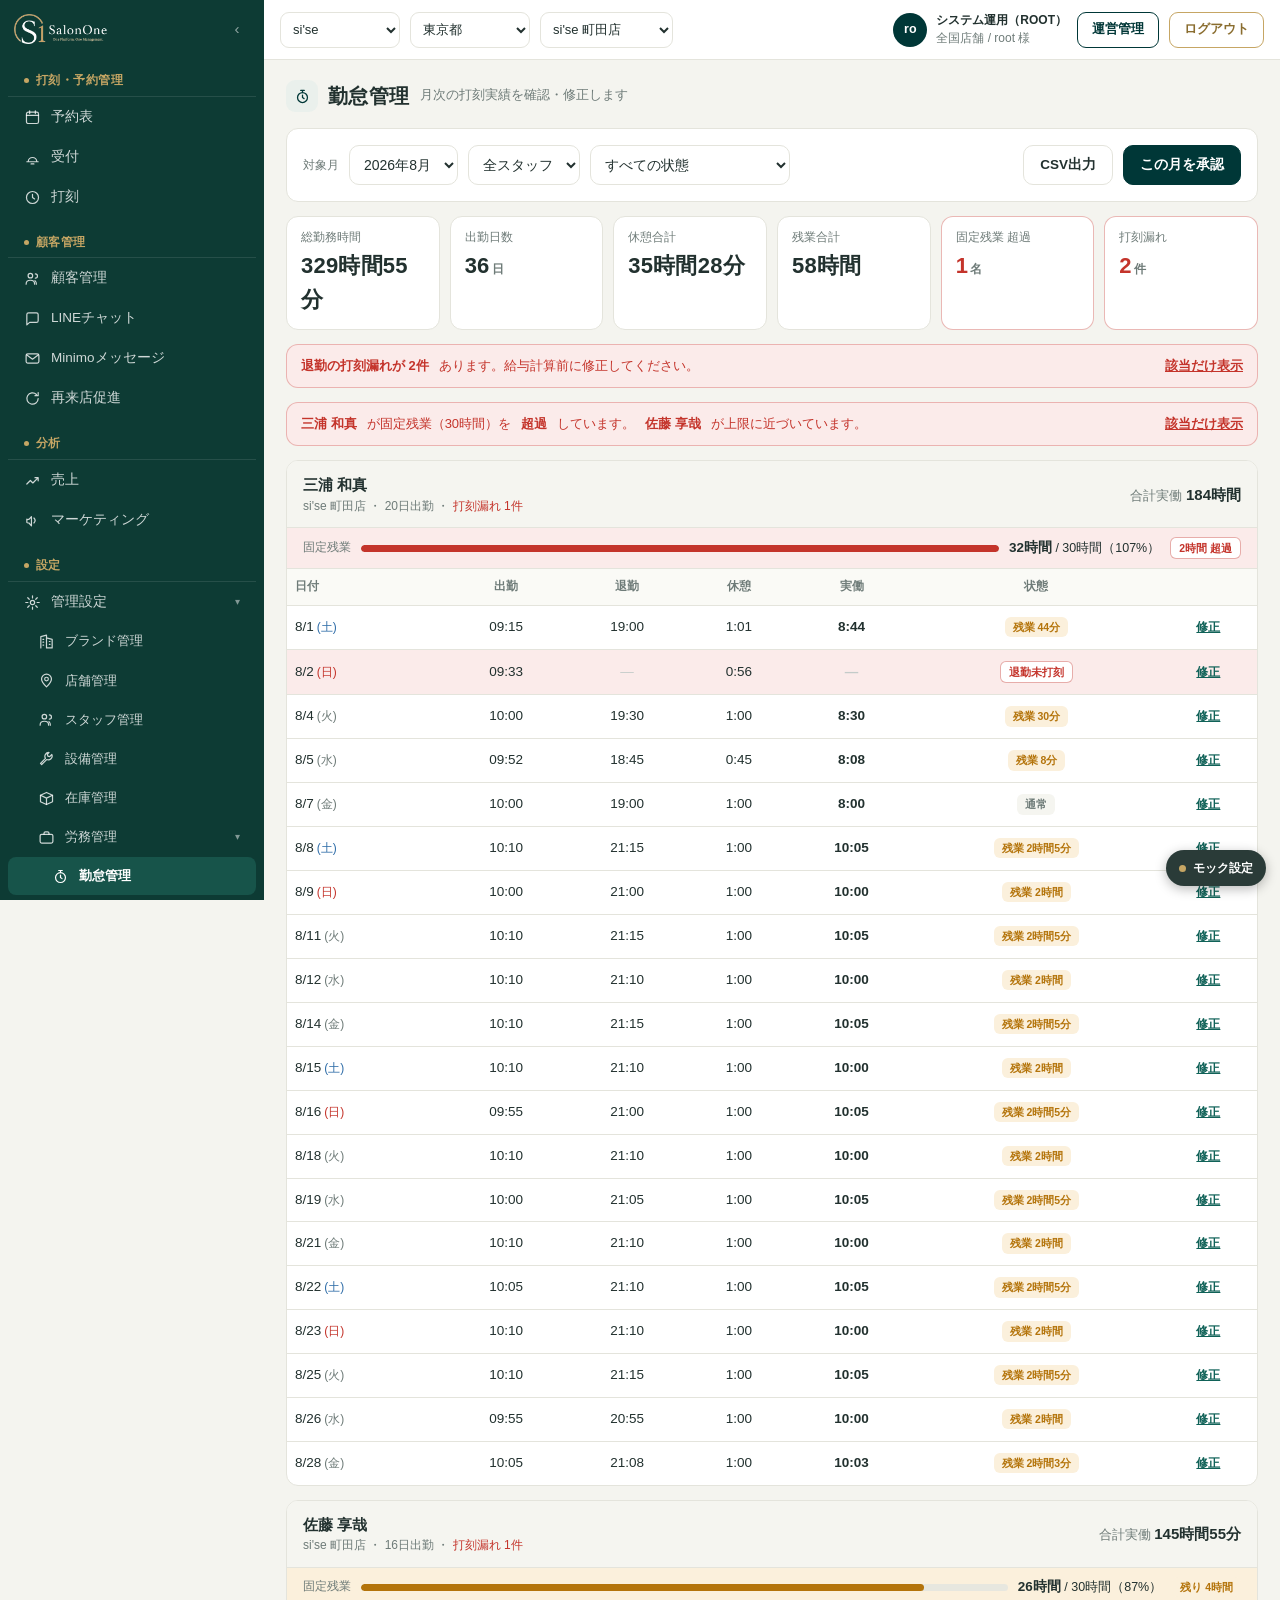
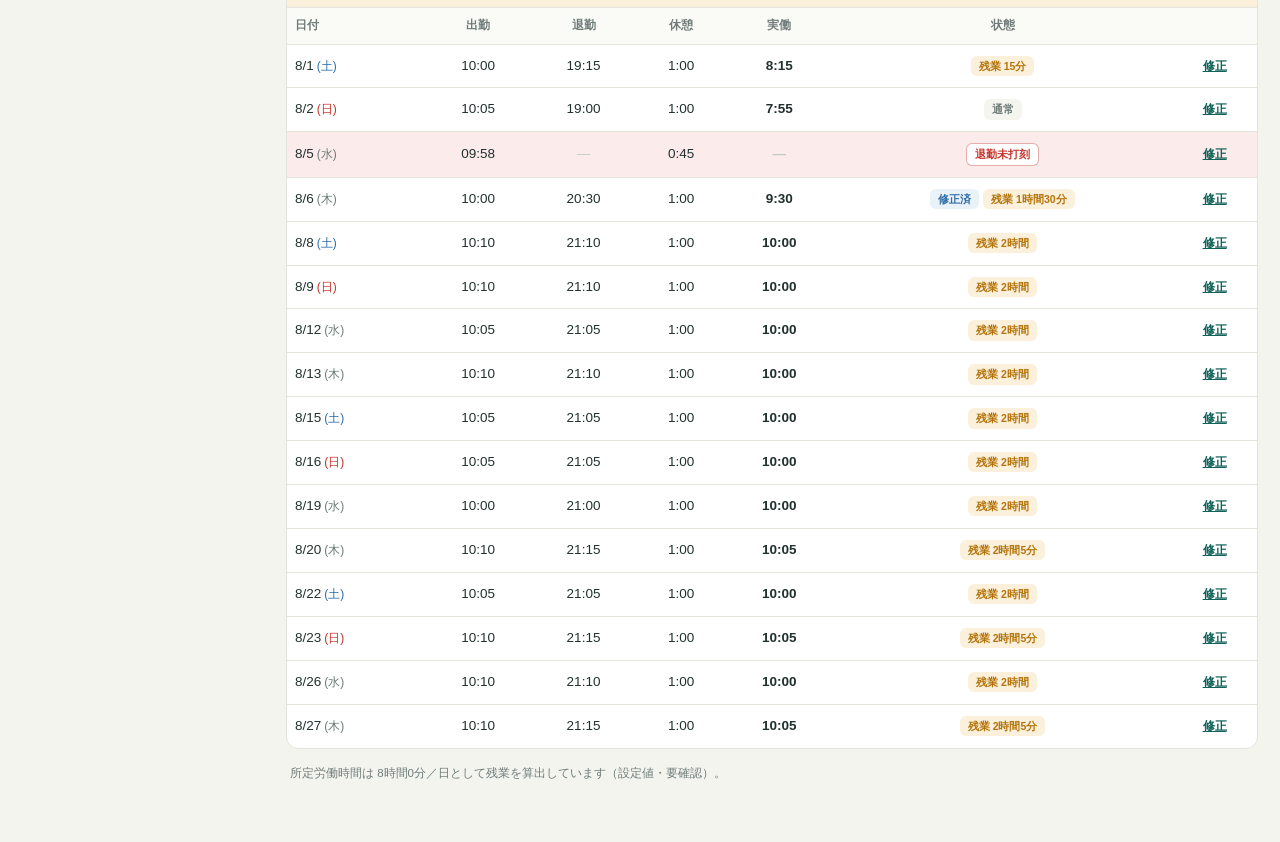
==== commit 19e4411a: "Add fixed-overtime tracking, break toggle, and minimo linkage sheet Attendance ---------- Salons and" ====
--- a/screens/kintai_admin.html
+++ b/screens/kintai_admin.html
@@ -30,6 +30,19 @@
   現行の列名は「勤務時間」。このモックでは拘束時間と紛れないよう「実働」にしている。
   どちらに揃えるかは要確認。
 
+■ 固定残業（みなし残業）
+  サロン・整体院は固定残業で回している店舗が多いため、月あたりの上限に対して
+  消化状況を出す。SHOP.fixedOvertimeMinutes（既定30時間）。
+    通常 … 上限内
+    注意 … 上限の80%以上（SHOP.overtimeAlertRatio）。超えそうなので先に手を打てる
+    超過 … 上限超え。超過分は別途支給が要るので給与計算前に必ず気づかせる
+  上限を 0 にすると固定残業なしの運用となり、この表示は出ない。
+  雇用形態ごと／スタッフごとに違う可能性が高く、設定単位は要確認（メモ §5-6と同じ論点）。
+
+■ 休憩機能のオン/オフ
+  休憩を管理しない店舗があるため店舗ごとの設定。SHOP.breakEnabled。
+  OFFのとき: 休憩列・休憩合計KPI・CSVの休憩列を出さず、実働 = 退勤 − 出勤 とする。
+
 ■ 集計ルール
   実働 = 退勤 − 出勤 − 休憩合計 ／ 残業 = max(0, 実働 − 所定労働時間(既定480分))
   打刻漏れの日は実働 null。0分として合計に混ぜず、件数だけ数える。
@@ -56,7 +69,7 @@
 .filters select{height:40px; border:1px solid var(--line); border-radius:10px; background:#fff; padding:0 10px;}
 .filters .spacer{margin-left:auto;}
 
-.kpis{display:grid; grid-template-columns:repeat(5,1fr); gap:10px; margin-bottom:14px;}
+.kpis{display:grid; grid-template-columns:repeat(auto-fit,minmax(140px,1fr)); gap:10px; margin-bottom:14px;}
 .kpi{background:var(--paper); border:1px solid var(--line); border-radius:var(--r); padding:12px 14px;}
 .kpi .l{font-size:11.5px; color:var(--mut);}
 .kpi .v{font-size:22px; font-weight:700; letter-spacing:.01em; margin-top:2px;}
@@ -71,6 +84,26 @@
 .sbhead .tot{margin-left:auto; font-size:12.5px; color:var(--mut); white-space:nowrap;}
 .sbhead .tot b{font-size:15px; color:var(--ink);}
 .sbhead .ap{font-size:11px; font-weight:700; border-radius:999px; padding:3px 10px; background:var(--ok-soft); color:var(--ok);}
+
+/* 固定残業の消化状況 */
+.fixot{
+  display:flex; align-items:center; gap:10px; flex-wrap:wrap;
+  padding:9px 16px; border-bottom:1px solid var(--line); background:#FCFCF8; font-size:12.5px;
+}
+.fixot .l{color:var(--mut); font-size:11.5px; white-space:nowrap;}
+.fixot .bar{
+  flex:1; min-width:120px; height:7px; border-radius:999px; background:#E7E7DF;
+  overflow:hidden; position:relative;
+}
+.fixot .bar i{display:block; height:100%; border-radius:999px; background:var(--ok); transition:width .2s;}
+.fixot .v{font-variant-numeric:tabular-nums; white-space:nowrap;}
+.fixot .v b{font-size:13.5px;}
+.fixot.warn .bar i{background:var(--warn);}
+.fixot.over .bar i{background:var(--danger);}
+.fixot.warn{background:var(--warn-soft);}
+.alertbar.warn{background:var(--warn-soft); border-color:rgba(180,116,11,.3); color:var(--warn);}
+.alertbar.warn .go{color:var(--warn);}
+.fixot.over{background:var(--danger-soft);}
 
 table{width:100%; border-collapse:collapse;}
 thead th{font-size:11.5px; color:var(--mut); font-weight:600; text-align:center; padding:9px 8px; border-bottom:1px solid var(--line); background:#FAFAF6;}
@@ -119,7 +152,7 @@
       <div class="mfield"><label for="mIn">出勤</label><input type="time" id="mIn" step="60"></div>
       <div class="mfield"><label for="mOut">退勤</label><input type="time" id="mOut" step="60"></div>
     </div>
-    <div class="mfield"><label for="mBreak">休憩（分）</label><input type="number" id="mBreak" min="0" max="480" step="5"></div>
+    <div class="mfield" id="mBreakField"><label for="mBreak">休憩（分）</label><input type="number" id="mBreak" min="0" max="480" step="5"></div>
     <div class="calcline"><span>実働時間</span><b id="mCalc">—</b></div>
     <div class="mfield">
       <label for="mReason">修正理由（必須・履歴に残ります）</label>
@@ -146,6 +179,8 @@
 
 let role     = 'system';
 let days     = M.attendanceDays();
+let breakEnabled = M.SHOP.breakEnabled;
+let fixedOtMin   = M.SHOP.fixedOvertimeMinutes;
 let approved = false;
 let target   = null;
 
@@ -163,7 +198,8 @@
     '<select id="fStatus">' +
       '<option value="all">すべての状態</option>' +
       '<option value="miss">打刻漏れのみ</option>' +
-      '<option value="edited">修正済みのみ</option></select>' +
+      '<option value="edited">修正済みのみ</option>' +
+      '<option value="fixot">固定残業 注意・超過のみ</option></select>' +
     '<span class="spacer"></span>' +
     '<button class="btn ghost" id="btnCsv">CSV出力</button>' +
     '<button class="btn solid" id="btnApprove">この月を承認</button>' +
@@ -190,14 +226,41 @@
   render();
 }
 
+/* ---------------- 休憩OFFの店舗への対応 ----------------
+   休憩を管理しない店舗では、保存されている休憩分を計算に使わない。
+   実働 = 退勤 − 出勤 とする。 */
+const brkOf  = d    => (breakEnabled ? (d.brk || 0) : 0);
+const asView = rows => (breakEnabled ? rows : rows.map(d => Object.assign({}, d, { brk: 0 })));
+
+/* ---------------- 固定残業 ----------------
+   スタッフ単位・月単位の集計。スタッフ絞り込みや状態絞り込みの影響を受けないよう、
+   月だけで絞ったデータから計算する。 */
+function fixedOtByStaff(){
+  const month = $('fMonth').value;
+  const out = {};
+  M.STAFF_ORDER.forEach(sid => {
+    const rows = asView(days.filter(d => d.staff === sid && d.date.startsWith(month)));
+    if(!rows.length) return;
+    const s = A.summarize(rows);
+    out[sid] = A.fixedOvertimeState(s.overtime, fixedOtMin, M.SHOP.overtimeAlertRatio);
+  });
+  return out;
+}
+
 /* ---------------- 絞り込み ---------------- */
 function filtered(){
   const staff = $('fStaff').value, status = $('fStatus').value, month = $('fMonth').value;
+  const fx = status === 'fixot' ? fixedOtByStaff() : null;
   return days.filter(d => {
     if(!d.date.startsWith(month)) return false;
     if(staff !== 'all' && d.staff !== staff) return false;
     if(status === 'miss'   && d.out != null) return false;
     if(status === 'edited' && !d.edited)     return false;
+    // 固定残業は日ではなくスタッフ単位の状態なので、該当スタッフの日をすべて残す
+    if(status === 'fixot'){
+      const f = fx[d.staff];
+      if(!f || f.state === 'normal') return false;
+    }
     return true;
   });
 }
@@ -205,21 +268,39 @@
 /* ---------------- 描画 ---------------- */
 function render(){
   const rows = filtered();
-  const s = A.summarize(rows);
+  const s = A.summarize(asView(rows));
+  const fx = fixedOtByStaff();
+  const over = M.STAFF_ORDER.filter(id => fx[id] && fx[id].state === 'over');
+  const warn = M.STAFF_ORDER.filter(id => fx[id] && fx[id].state === 'warn');
 
   $('kpis').innerHTML =
     kpi('総勤務時間', A.fmtJa(s.work)) +
     kpi('出勤日数',  s.days + '<small>日</small>') +
-    kpi('休憩合計',  A.fmtJa(s.brk)) +
+    (breakEnabled ? kpi('休憩合計', A.fmtJa(s.brk)) : '') +
     kpi('残業合計',  A.fmtJa(s.overtime)) +
+    (fixedOtMin ? kpi('固定残業 超過', over.length + '<small>名</small>', over.length > 0) : '') +
     kpi('打刻漏れ',  s.missing + '<small>件</small>', s.missing > 0);
 
-  $('alerts').innerHTML = s.missing > 0
-    ? '<div class="alertbar"><b>退勤の打刻漏れが ' + s.missing + '件</b> あります。給与計算前に修正してください。' +
-      '<button class="go" id="goMiss">該当だけ表示</button></div>'
-    : '';
+  /* --- アラート帯（打刻漏れ／固定残業） --- */
+  let al = '';
+  if(s.missing > 0){
+    al += '<div class="alertbar"><b>退勤の打刻漏れが ' + s.missing + '件</b> あります。給与計算前に修正してください。' +
+          '<button class="go" id="goMiss">該当だけ表示</button></div>';
+  }
+  if(fixedOtMin && (over.length || warn.length)){
+    const nm = ids => ids.map(id => M.STAFF[id].name).join('・');
+    let msg = '';
+    if(over.length) msg += '<b>' + nm(over) + '</b> が固定残業（' + A.fmtJa(fixedOtMin) + '）を<b>超過</b>しています。';
+    if(warn.length) msg += (msg ? ' ' : '') + '<b>' + nm(warn) + '</b> が上限に近づいています。';
+    al += '<div class="alertbar' + (over.length ? '' : ' warn') + '">' + msg +
+          '<button class="go" id="goFixot">該当だけ表示</button></div>';
+  }
+  $('alerts').innerHTML = al;
+
   const gm = $('goMiss');
   if(gm) gm.addEventListener('click', () => { $('fStatus').value = 'miss'; render(); });
+  const gf = $('goFixot');
+  if(gf) gf.addEventListener('click', () => { $('fStatus').value = 'fixot'; render(); });
 
   const list = $('list');
   list.innerHTML = '';
@@ -234,8 +315,9 @@
 
   keys.forEach(sid => {
     const items = byStaff[sid].slice().sort((a, b) => a.date.localeCompare(b.date));
-    const sub = A.summarize(items);
-
+    const sub = A.summarize(asView(items));
+
+    const f = fx[sid];
     const block = document.createElement('div');
     block.className = 'staffblock';
     block.innerHTML =
@@ -247,8 +329,11 @@
         '<div class="tot">合計実働 <b>' + A.fmtJa(sub.work) + '</b></div>' +
         (approved ? '<span class="ap">承認済み</span>' : '') +
       '</div>' +
+      fixotRow(f) +
       '<table class="daytable"><thead><tr>' +
-        '<th class="l">日付</th><th>出勤</th><th>退勤</th><th>休憩</th><th>実働</th><th>状態</th><th></th>' +
+        '<th class="l">日付</th><th>出勤</th><th>退勤</th>' +
+        (breakEnabled ? '<th>休憩</th>' : '') +
+        '<th>実働</th><th>状態</th><th></th>' +
       '</tr></thead><tbody></tbody></table>' +
       '<div class="mobcards"></div>';
 
@@ -256,7 +341,7 @@
     const mc = block.querySelector('.mobcards');
 
     items.forEach(d => {
-      const w    = A.calcWork(d.in, d.out, d.brk);
+      const w    = A.calcWork(d.in, d.out, brkOf(d));
       const miss = (w == null);
       const ot   = A.calcOvertime(w);
       const dt   = new Date(d.date + 'T00:00:00');
@@ -276,7 +361,7 @@
         '<td class="l">' + dlabel + '</td>' +
         '<td class="mono">' + (d.in  != null ? A.toStr(d.in)  : '<span class="dash">—</span>') + '</td>' +
         '<td class="mono">' + (d.out != null ? A.toStr(d.out) : '<span class="dash">—</span>') + '</td>' +
-        '<td class="mono">' + A.fmtHM(d.brk) + '</td>' +
+        (breakEnabled ? '<td class="mono">' + A.fmtHM(d.brk) + '</td>' : '') +
         '<td class="mono"><b>' + (w != null ? A.fmtHM(w) : '<span class="dash">—</span>') + '</b></td>' +
         '<td>' + tags + '</td>' +
         '<td><button class="fixbtn">修正</button></td>';
@@ -291,7 +376,7 @@
         '<div class="r2">' +
           '<span>出勤 <b class="mono">' + (d.in  != null ? A.toStr(d.in)  : '—') + '</b></span>' +
           '<span>退勤 <b class="mono">' + (d.out != null ? A.toStr(d.out) : '—') + '</b></span>' +
-          '<span>休憩 <b class="mono">' + A.fmtHM(d.brk) + '</b></span>' +
+          (breakEnabled ? '<span>休憩 <b class="mono">' + A.fmtHM(d.brk) + '</b></span>' : '') +
         '</div>' +
         '<div class="r3">' + tags + '<span style="margin-left:auto"><button class="fixbtn">修正</button></span></div>';
       card.querySelector('.fixbtn').addEventListener('click', () => openFix(d));
@@ -300,6 +385,22 @@
 
     list.appendChild(block);
   });
+}
+
+/** スタッフごとの固定残業の消化バー。固定残業なしの運用では出さない */
+function fixotRow(f){
+  if(!f) return '';
+  const pct  = Math.min(100, f.percent);
+  const over = f.state === 'over';
+  const tag  = over ? '<span class="tag miss">' + A.fmtJa(Math.abs(f.remain)) + ' 超過</span>'
+             : f.state === 'warn' ? '<span class="tag ot">残り ' + A.fmtJa(f.remain) + '</span>'
+             : '';
+  return '<div class="fixot ' + f.state + '">' +
+           '<span class="l">固定残業</span>' +
+           '<span class="bar"><i style="width:' + pct + '%"></i></span>' +
+           '<span class="v"><b>' + A.fmtJa(f.used) + '</b> / ' + A.fmtJa(f.limit) +
+           '（' + f.percent + '%）</span>' + tag +
+         '</div>';
 }
 
 function kpi(label, val, alert){
@@ -315,6 +416,7 @@
     (d.edited ? '（修正履歴あり：' + d.reason + '）' : '');
   $('mIn').value    = A.toStr(d.in);
   $('mBreak').value = Math.round(d.brk || 0);   // 入力欄にも小数を出さない
+  $('mBreakField').style.display = breakEnabled ? '' : 'none';
   $('mReason').value = '';
   $('mErr').classList.remove('show');
 
@@ -341,7 +443,8 @@
 function closeFix(){ $('mask').classList.remove('show'); target = null; }
 
 function recalc(){
-  const w = A.calcWork(A.toMin($('mIn').value), A.toMin($('mOut').value), Number($('mBreak').value || 0));
+  const b = breakEnabled ? Number($('mBreak').value || 0) : 0;
+  const w = A.calcWork(A.toMin($('mIn').value), A.toMin($('mOut').value), b);
   $('mCalc').textContent = (w != null ? A.fmtJa(w) : '退勤時刻を入力してください');
 }
 ['mIn','mOut','mBreak'].forEach(id => $(id).addEventListener('input', recalc));
@@ -353,17 +456,18 @@
 $('mSave').addEventListener('click', () => {
   if(!target) return;
   const i = A.toMin($('mIn').value), o = A.toMin($('mOut').value);
-  const b = Number($('mBreak').value || 0);
+  const b = breakEnabled ? Number($('mBreak').value || 0) : 0;
   const r = $('mReason').value.trim();
   const err = $('mErr');
   const ng = m => { err.textContent = m; err.classList.add('show'); };
 
   if(i == null)                 return ng('出勤時刻を入力してください。');
   if(o != null && o <= i)       return ng('退勤時刻は出勤時刻より後にしてください。');
-  if(o != null && (o - i) < b)  return ng('休憩時間が勤務時間を超えています。');
+  if(breakEnabled && o != null && (o - i) < b) return ng('休憩時間が勤務時間を超えています。');
   if(!r)                        return ng('修正理由を入力してください。');
 
-  target.in = i; target.out = o; target.brk = b;
+  target.in = i; target.out = o;
+  if(breakEnabled) target.brk = b;   // OFFのときは保存済みの休憩分を書き換えない
   target.edited = true; target.reason = r;
   closeFix();
   render();
@@ -380,21 +484,28 @@
 }
 
 function onCsv(){
-  const rows = [['スタッフ','日付','出勤','退勤','休憩(分)','実働(分)','実働','状態','修正理由']];
+  const head = ['スタッフ','日付','出勤','退勤'];
+  if(breakEnabled) head.push('休憩(分)');
+  head.push('実働(分)','実働','状態','修正理由');
+  const rows = [head];
+
   filtered().slice()
     .sort((a, b) => (a.staff + a.date).localeCompare(b.staff + b.date))
     .forEach(d => {
-      const w = A.calcWork(d.in, d.out, d.brk);
-      rows.push([
+      const w = A.calcWork(d.in, d.out, brkOf(d));
+      const r = [
         M.STAFF[d.staff].name, d.date,
         d.in  != null ? A.toStr(d.in)  : '',
         d.out != null ? A.toStr(d.out) : '',
-        Math.round(d.brk || 0),                 // CSVにも小数を出さない
+      ];
+      if(breakEnabled) r.push(Math.round(d.brk || 0));   // CSVにも小数を出さない
+      r.push(
         w != null ? Math.round(w) : '',
         w != null ? A.fmtHM(w) : '',
         w == null ? '退勤未打刻' : (d.edited ? '修正済' : '通常'),
         d.reason || '',
-      ]);
+      );
+      rows.push(r);
     });
   const url = URL.createObjectURL(new Blob([A.toCsv(rows)], { type:'text/csv' }));
   const a = document.createElement('a');
@@ -416,7 +527,28 @@
 }
 
 mount('system');
-MockBar.init({ role:'system', onRole: r => mount(r) });
+MockBar.init({
+  role: 'system',
+  onRole: r => mount(r),
+  toggles: [
+    {
+      key:'brk', label:'この店舗で休憩打刻を使う', value: breakEnabled,
+      onChange: v => { breakEnabled = v; render(); },
+      note:'店舗ごとの設定。OFFにすると休憩列・休憩合計が消え、実働は 退勤−出勤 になります。',
+    },
+    {
+      key:'fixot', type:'select', label:'固定残業（月あたり）', value: String(fixedOtMin),
+      options: [
+        { value:'0',    label:'固定残業なし' },
+        { value:'1200', label:'20時間' },
+        { value:'1800', label:'30時間' },
+        { value:'2700', label:'45時間' },
+      ],
+      onChange: v => { fixedOtMin = Number(v); render(); },
+      note:'30時間で 三浦さんが超過、佐藤さんが注意になります。45時間にすると両名とも通常です。',
+    },
+  ],
+});
 </script>
 </body>
 </html>
